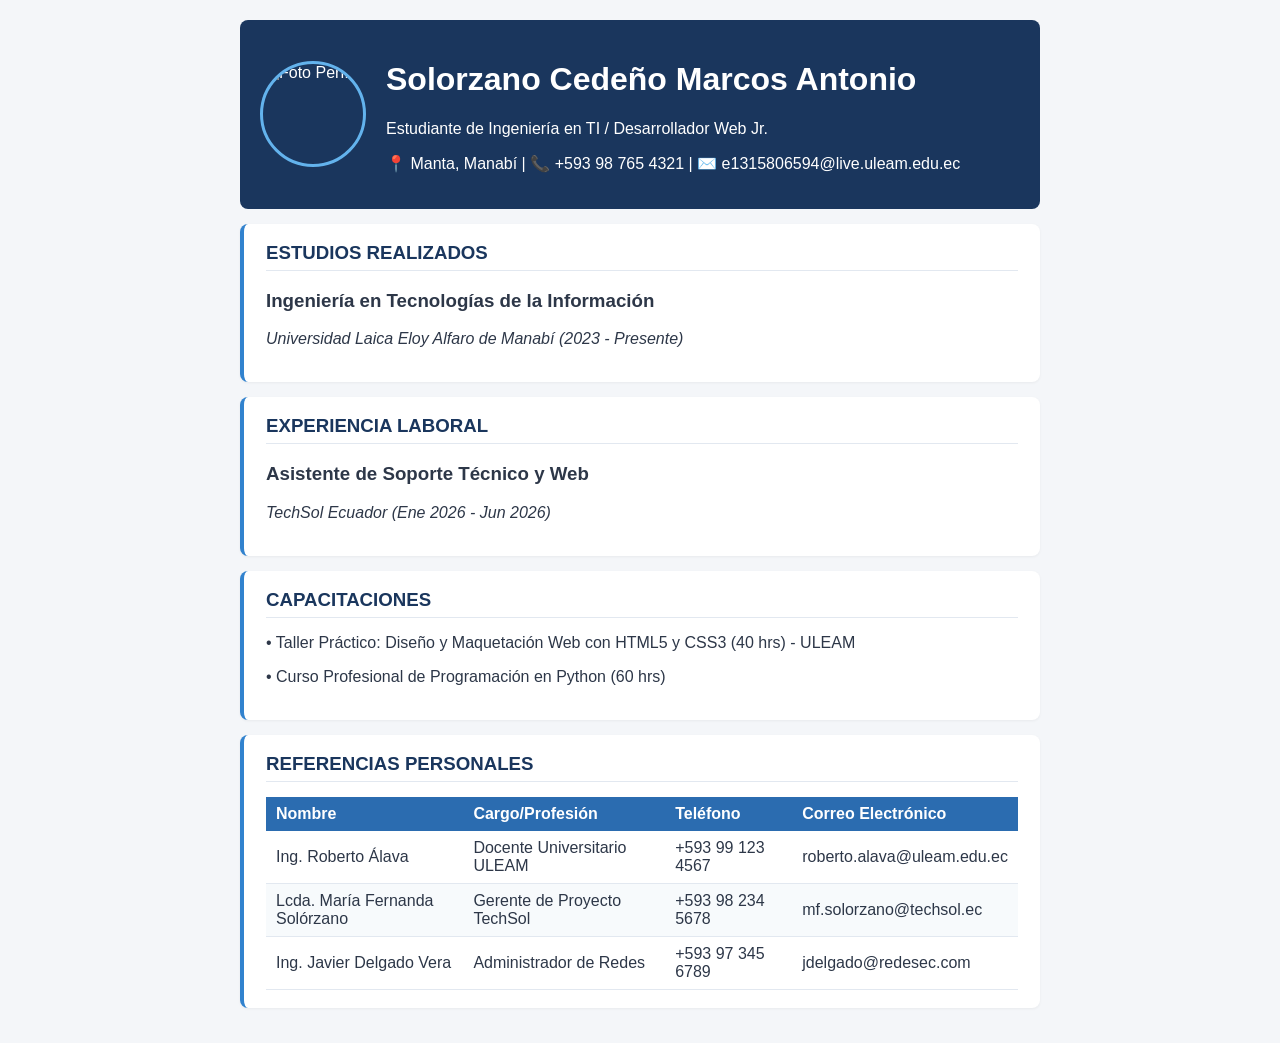
==== Trabajos_HTML/tarea_2/hoja_de_vida.html @ 3202ce08 "Add files via upload" ====
<!DOCTYPE html>
<html lang="es">
<head>
    <meta charset="UTF-8">
    <title>Hoja de Vida - Solorzano Cedeño Marcos Antonio</title>
    <style>
        body {
            font-family: 'Arial', sans-serif;
            background-color: #f4f6f9;
            color: #2d3748;
            margin: 0;
            padding: 20px;
        }

        .container {
            max-width: 800px;
            margin: 0 auto;
        }

        /* Header con Foto y Datos Personales */
        .header-card {
            background-color: #1a365d;
            color: #ffffff;
            padding: 20px;
            border-radius: 8px;
            display: flex;
            align-items: center;
            margin-bottom: 15px;
        }

        .profile-photo {
            width: 100px;
            height: 100px;
            border-radius: 50%;
            border: 3px solid #63b3ed;
            margin-right: 20px;
        }

        /* Secciones principales con DIVs */
        .card {
            background: #ffffff;
            border-radius: 8px;
            padding: 18px 22px;
            margin-bottom: 15px;
            border-left: 4px solid #3182ce;
            box-shadow: 0 1px 3px rgba(0,0,0,0.05);
        }

        .section-title {
            font-size: 14pt;
            color: #1a365d;
            border-bottom: 1px solid #e2e8f0;
            padding-bottom: 6px;
            margin-top: 0;
            text-transform: uppercase;
        }

        /* Tabla de Referencias Personales */
        .custom-table {
            width: 100%;
            border-collapse: collapse;
            margin-top: 10px;
        }

        .custom-table th {
            background-color: #2b6cb0;
            color: #ffffff;
            text-align: left;
            padding: 8px 10px;
        }

        .custom-table td {
            padding: 8px 10px;
            border-bottom: 1px solid #e2e8f0;
        }

        .custom-table tr:nth-child(even) {
            background-color: #f7fafc;
        }
    </style>
</head>
<body>

<div class="container">
    <!-- 1. DATOS PERSONALES -->
    <div class="header-card">
        <img src="foto.jpg" alt="Foto Perfil" class="profile-photo">
        <div>
            <h1>Solorzano Cedeño Marcos Antonio</h1>
            <p>Estudiante de Ingeniería en TI / Desarrollador Web Jr.</p>
            <p>📍 Manta, Manabí | 📞 +593 98 765 4321 | ✉️ e1315806594@live.uleam.edu.ec</p>
        </div>
    </div>

    <!-- 2. ESTUDIOS REALIZADOS -->
    <div class="card">
        <h2 class="section-title">Estudios Realizados</h2>
        <div>
            <h3>Ingeniería en Tecnologías de la Información</h3>
            <p><em>Universidad Laica Eloy Alfaro de Manabí (2023 - Presente)</em></p>
        </div>
    </div>

    <!-- 3. EXPERIENCIA LABORAL -->
    <div class="card">
        <h2 class="section-title">Experiencia Laboral</h2>
        <div>
            <h3>Asistente de Soporte Técnico y Web</h3>
            <p><em>TechSol Ecuador (Ene 2026 - Jun 2026)</em></p>
        </div>
    </div>

    <!-- 4. CAPACITACIONES -->
    <div class="card">
        <h2 class="section-title">Capacitaciones</h2>
        <p>• Taller Práctico: Diseño y Maquetación Web con HTML5 y CSS3 (40 hrs) - ULEAM</p>
        <p>• Curso Profesional de Programación en Python (60 hrs)</p>
    </div>

    <!-- 5. REFERENCIAS PERSONALES -->
    <div class="card">
        <h2 class="section-title">Referencias Personales</h2>
        <table class="custom-table">
            <thead>
                <tr>
                    <th>Nombre</th>
                    <th>Cargo/Profesión</th>
                    <th>Teléfono</th>
                    <th>Correo Electrónico</th>
                </tr>
            </thead>
            <tbody>
                <tr>
                    <td>Ing. Roberto Álava</td>
                    <td>Docente Universitario ULEAM</td>
                    <td>+593 99 123 4567</td>
                    <td>roberto.alava@uleam.edu.ec</td>
                </tr>
                <tr>
                    <td>Lcda. María Fernanda Solórzano</td>
                    <td>Gerente de Proyecto TechSol</td>
                    <td>+593 98 234 5678</td>
                    <td>mf.solorzano@techsol.ec</td>
                </tr>
                <tr>
                    <td>Ing. Javier Delgado Vera</td>
                    <td>Administrador de Redes</td>
                    <td>+593 97 345 6789</td>
                    <td>jdelgado@redesec.com</td>
                </tr>
            </tbody>
        </table>
    </div>
</div>

</body>
</html>
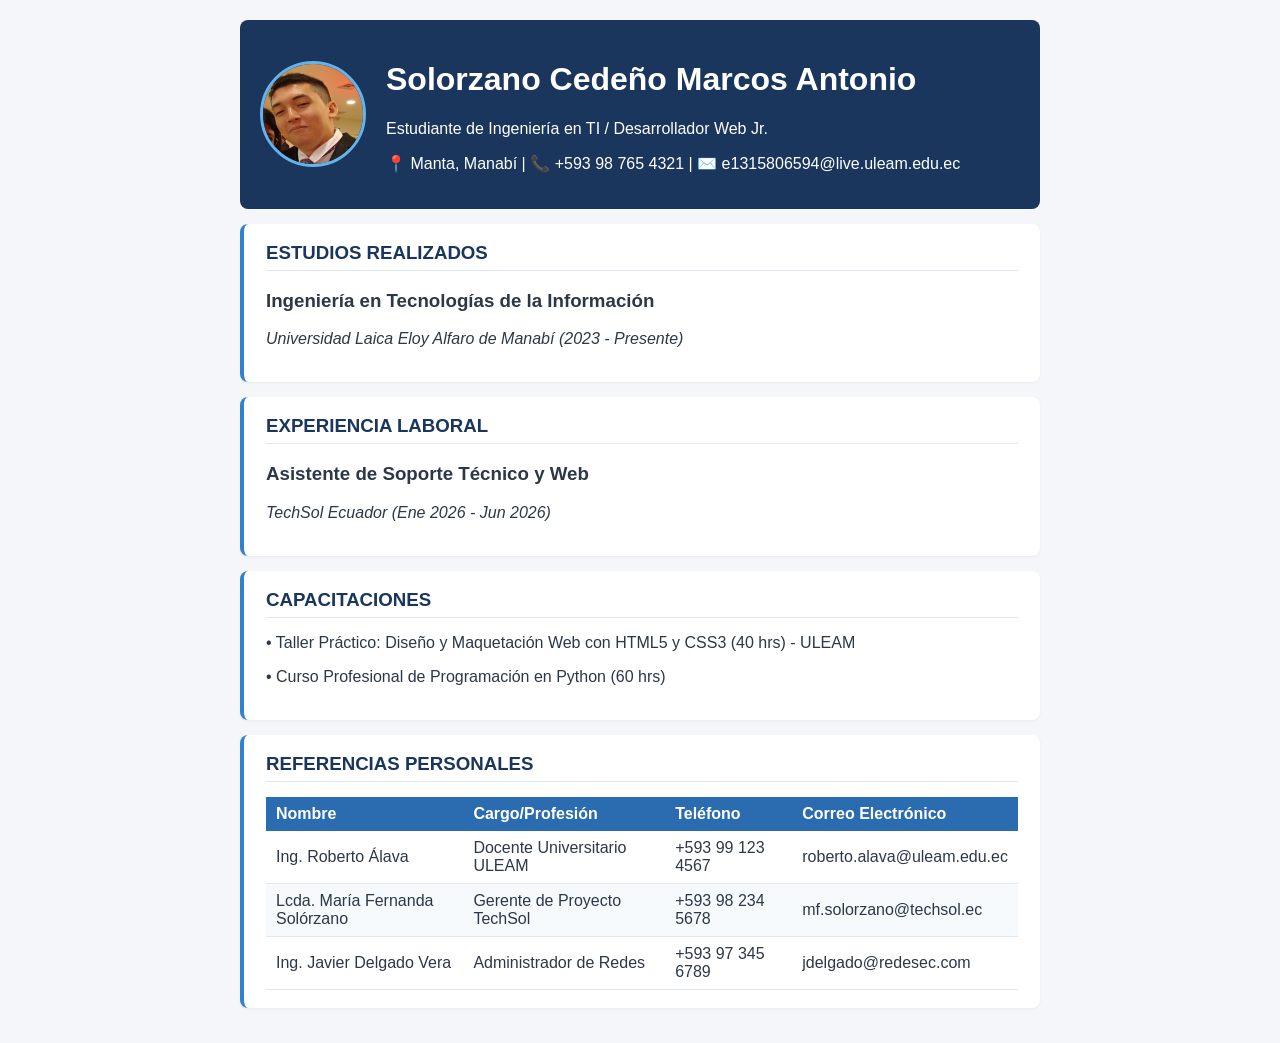
==== commit 1ace2f64: "Add files via upload" ====
--- a/Trabajos_HTML/tarea_2/hoja_de_vida.html
+++ b/Trabajos_HTML/tarea_2/hoja_de_vida.html
@@ -84,7 +84,7 @@
 <div class="container">
     <!-- 1. DATOS PERSONALES -->
     <div class="header-card">
-        <img src="foto.jpg" alt="Foto Perfil" class="profile-photo">
+        <img src="foto.jpeg" alt="Foto Perfil" class="profile-photo">
         <div>
             <h1>Solorzano Cedeño Marcos Antonio</h1>
             <p>Estudiante de Ingeniería en TI / Desarrollador Web Jr.</p>
